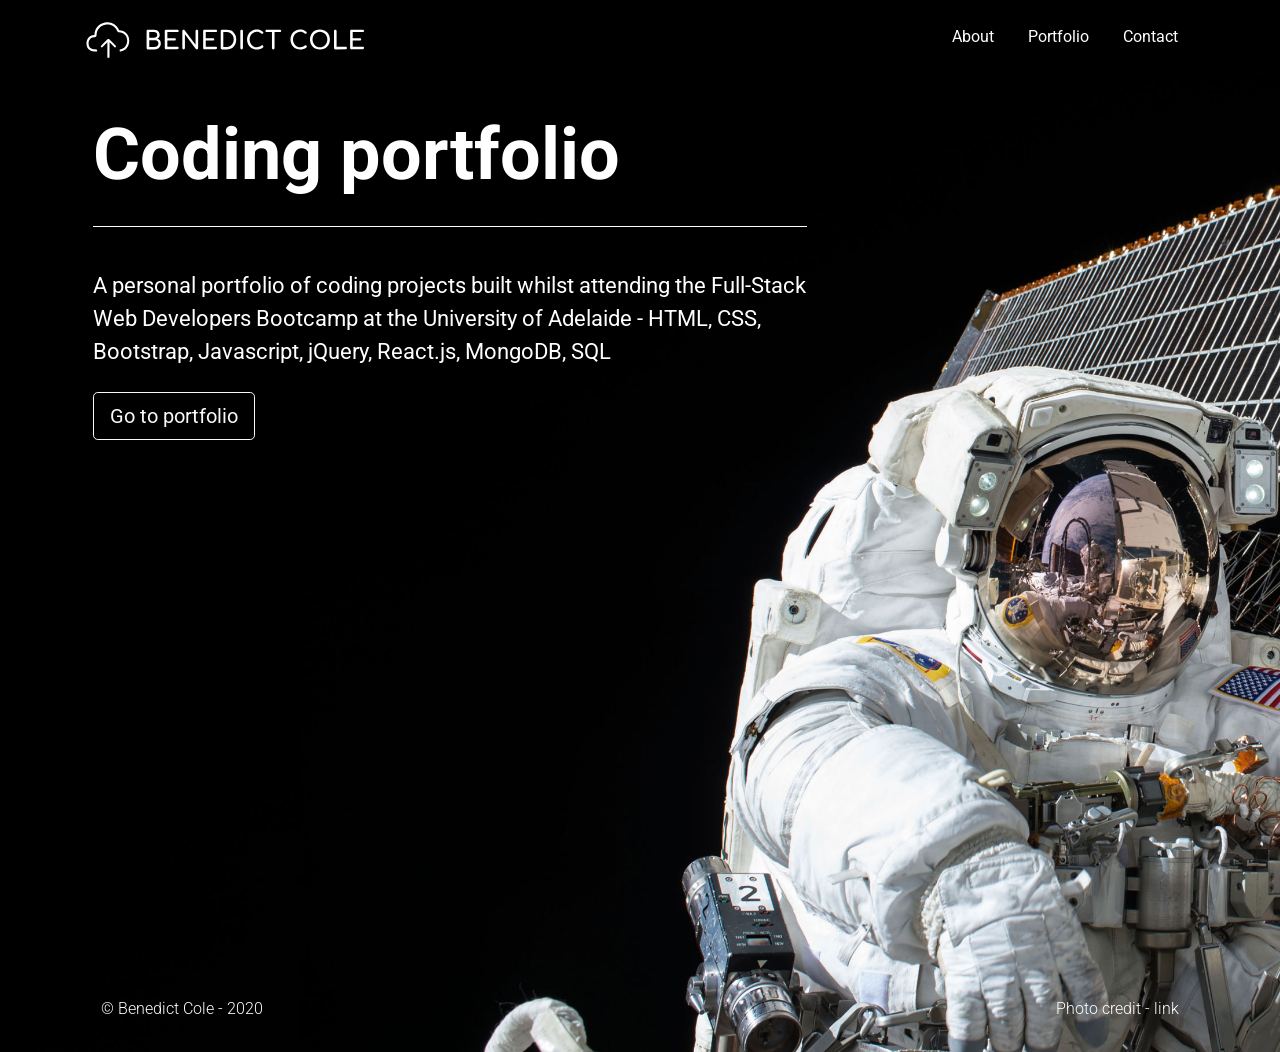
==== index.html @ d6d4b176 "first push" ====
<!DOCTYPE html>
<html lang="en">

<head>
    <meta charset="UTF-8">
    <meta name="viewport" content="width=device-width, initial-scale=1.0">
    <title>Benedict Cole - Homepage</title>
    <link rel="stylesheet" type="text/css"
        href="https://stackpath.bootstrapcdn.com/bootstrap/4.4.1/css/bootstrap.min.css">
    <link href="https://fonts.googleapis.com/css2?family=Comfortaa:wght@500&display=swap" rel="stylesheet">
    <!-- Google Fonts Roboto -->
    <link rel="stylesheet" href="https://use.fontawesome.com/releases/v5.11.2/css/all.css">
    <link rel="stylesheet" href="https://fonts.googleapis.com/css?family=Roboto:300,400,500,700&display=swap">
    <link rel="stylesheet" type="text/css" href="custom.css">
</head>



<body class="body-image">

    <header class="header-override">
        <div class="container-fluid devices">

            <div class="container-xl">

                <div class="row logo-row">

                    <div class="col-sm-6 col-md-6 col-lg-5 col-xl-4">
                        <a href="index.html">
                            <div class="index-image">
                            </div>
                        </a>
                    </div>


                    <div class="col-sm-6 col-md-6 col-lg-7 col-xl-8">
                        <ul class="nav d-flex justify-content-center justify-content-md-end">
                            <li class="nav-item">
                                <a class="nav-link text-white" href="about.html">About</a>
                            </li>
                            <li class="nav-item">
                                <a class="nav-link text-white" href="portfolio.html">Portfolio</a>
                            </li>
                            <li class="nav-item">
                                <a class="nav-link text-white" href="contact.html">Contact</a>
                            </li>
                        </ul>
                    </div>

                </div>
            </div>
        </div>
    </header>

    <!-- logo and navigation < 768px -->


    <!--Navbar-->

    <div class="container-xl phone">
        <nav class="navbar navbar-dark override-padding ">

            <!-- Navbar brand -->
            <a href="index.html">
                <div class="index-image">
                </div>
            </a>

            <!-- Collapse button -->
            <button class="navbar-toggler toggler-example " type="button " data-toggle="collapse"
                data-target="#navbarSupportedContent1" aria-controls="navbarSupportedContent1" aria-expanded="false"
                aria-label="Toggle navigation"><span class="grey-text"><i class="fas fa-bars fa-1x"></i></span></button>

            <!-- Collapsible content -->
            <div class="collapse navbar-collapse" id="navbarSupportedContent1">

                <!-- Links -->
                <ul class="navbar-nav mr-auto mb-4 mt-3 trans">
                    <li class="nav-item active">
                        <a class="nav-link text-white mb-3" href="about.html">About</a>
                    </li>
                    <li class="nav-item mb-3">
                        <a class="nav-link text-white" href="portfolio.html">Portfolio</a>
                    </li>
                    <li class="nav-item mb-3">
                        <a class="nav-link text-white" href="contact.html">Contact</a>
                    </li>
                </ul>
                <!-- Links -->

            </div>
            <!-- Collapsible content -->

        </nav>


    </div>
    <!--/.Navbar-->


    <!-- main content -->

    <main class="container-fluid pb-5 mb-5 content">

        <div class="container-xl mt-sm-2 mt-m-4 mt-lg-4 mt-xl-4">

            <div class="row">

                <div class="col-sm-8">

                    <div class="row header-row m-2">
                        <div class="col padding-left">
                            <h1 class="text-white font-weight-bold display-3">Coding portfolio</h1>
                        </div>
                    </div>

                    <div class="row m-2">
                        <div class="col padding-left padding-right mt-3">
                            <h3 class="text-white">A personal portfolio of coding projects built whilst attending the
                                Full-Stack Web Developers Bootcamp at the University of Adelaide - HTML, CSS, Bootstrap, Javascript, jQuery, React.js, MongoDB, SQL
                            </h3>
                        </div>
                    </div>

                </div>

            </div>

            <div class="row">
                <div class="col-sm-8 m-2">
                    <a href="portfolio.html" button type="button" class="btn btn-lg btn-outline-light">Go to portfolio</a>
                </div>
            </div>
        </div>

    </main>

    <!-- End your project here-->

    <!-- jQuery -->
    <script type="text/javascript" src="js/jquery.min.js"></script>
    <!-- Bootstrap tooltips -->
    <script type="text/javascript" src="js/popper.min.js"></script>
    <!-- Bootstrap core JavaScript -->
    <script type="text/javascript" src="js/bootstrap.min.js"></script>
    <!-- MDB core JavaScript -->
    <script type="text/javascript" src="js/mdb.min.js"></script>
    <!-- Custom JavaScript -->
    <script type="text/javascript" src="cover.images.js"></script>




    <!-- footer -->

    <footer class="footer-home">
        <div class="container-xl">
            <div class="row pl-3 pr-3">
                <div class="col-sm-12 col-md-6 col-lg-6 col-xl-6">
                    <p class="text-white text-sm-center text-md-left text-lg-left text-xl-left footer-text">© Benedict
                        Cole - 2020</p>
                </div>
                <div class="col-sm-12 col-md-6 col-lg-6 col-xl-6 credit">
                    <p class="text-white text-sm-center text-md-right text-lg-right text-xl-right footer-text">Photo
                        credit - link</p>
                </div>
            </div>
        </div>
    </footer>

</body>

</html>
---- custom.css ----
/* Custom style sheet for additional cpontrol poutside of bootstrap css */

html,
body {
    margin: 0;
    letter-spacing: 0px;
    font-weight: 400;
    font-family: 'Roboto', sans-serif;
    background-size: 800px 800px;
}

.body-color {
    background-color: #eee;
}

.body-image {
    background-repeat: no-repeat;
    background-size: cover;
    background-position: center center;
}

header {
    background-color: #fff;
}

.header-override {
    background-color: transparent;
}

.logo-row {
    height: 80px;
}

.logo {
    width: 285px;
    margin: 15px 0 0 0;
}

.header-row {
    border-bottom: 1px solid #ffffff;
}

h1 {
    text-align: left;
    padding: 0 0 20px 0;
    font-weight: 400;
    line-height: 1.5;
}

h2 {
    font-size: 28px;
    color: #404040;
    line-height: 1.9;
    font-weight: 400;
    line-height: 1.5;
}

h3 {
    font-size: 22px;
    color: #404040;
    padding-top: 18px;
    font-weight: 400;
    line-height: 1.5;
}

h4 {
    font-size: 22px;
    color: #404040;
    padding-top: 18px;
    font-weight: 400;
    line-height: 1.5;
}

p {
    font-size: 16px;
    color: #606060;
    font-weight: 400;
}

.margin-auto {
    margin: 0 auto;
}

.nav-link {
    padding: 25px 17px 0 17px;
}


.padding-left {
    padding-left: 0;
}

.padding-right {
    padding-right: 0;
}

.profile-thumb {
    max-width: 200px;
}

.portfolio-thumb {
    width: 100%;
    height: 250px;
    position: relative;
}

.image {
    background-repeat: no-repeat;
    background-size: cover;
}

.overlay {
    width: 100%;
    height: 70px;
    background-color: #ffde03;
    margin-left: 0;
    position: relative;
    left: 0px;
    top: 155px;
}

#first-image {
    background-image: url("images/word_guess.jpg");
}

#second-image {
    background-image: url("images/rpg.jpg");
}

#third-image {
    background-image: url("images/trivia.jpg");
}

#fourth-image {
    background-image: url("images/widget.jpg");
}

#fifth-image {
    background-image: url("images/rps.jpg");
}


/*  burger menu  */

.fa-1x {
    font-size: 14px;
}

.navbar-toggler.toggler-example {
    cursor: pointer;
}

.trans {
    background-color: transparent;
}

/*.override-padding {
    padding-top: 1.2rem;
    padding-right: 1rem;
    padding-bottom: 1.4rem;
    padding-left: 1rem;
}*/

.index-image {
    background-image: url("images/logo_white.svg");
    width: 290px;
    margin-top: 14px;
    height: 50px;
    background-repeat: no-repeat;
    cursor: pointer;
}


.pages-image {
    background-image: url("images/logo_with_marque.svg");
    width: 290px;
    margin-top: 14px;
    height: 50px;
    background-repeat: no-repeat;
    cursor: pointer;
}


/*  footer  */

.content {
    min-height: calc(100vh - 80px);
}

.content-pages {
    margin: 140px 0 0 0;
}

footer {
    height: 80px;
    width: 100%;
    text-align: center;
    padding-top: 25px;
    border-top: 1px solid #c7c7c7;
    background-color: #fff;
}

.footer-text {
    font-weight: 300;
}

.footer-home {
    background-color: transparent;
    border-top: none;
}

.sticky-header {
    position: fixed;
    top: 0;
    width: 100%;
    z-index: 2;
  }
  


/*  media queries  */

@media only screen and (max-width: 768px) {
    h1 {
        padding-top: 14px;
    }
    .marque {
        margin-left: 8px;
    }
    .profile-thumb {
        max-width: 100%;
        height: auto;
    }
    .devices {
        display: none;
    }

    .pages-image {
        margin: 14px 0 6px 0;
        width: 250px;

    }
    .index-image {
        margin: 14px 0 6px 0;
        width: 250px;
    }
    .profile-thumb {
        width: 100%;
    }

    .credit {
        display: none;
    }

    .content-pages {
        margin: 20px 0 0 0;
    }
}

@media only screen and (min-width: 769px) {
    .phone {
        display: none;
    }
}
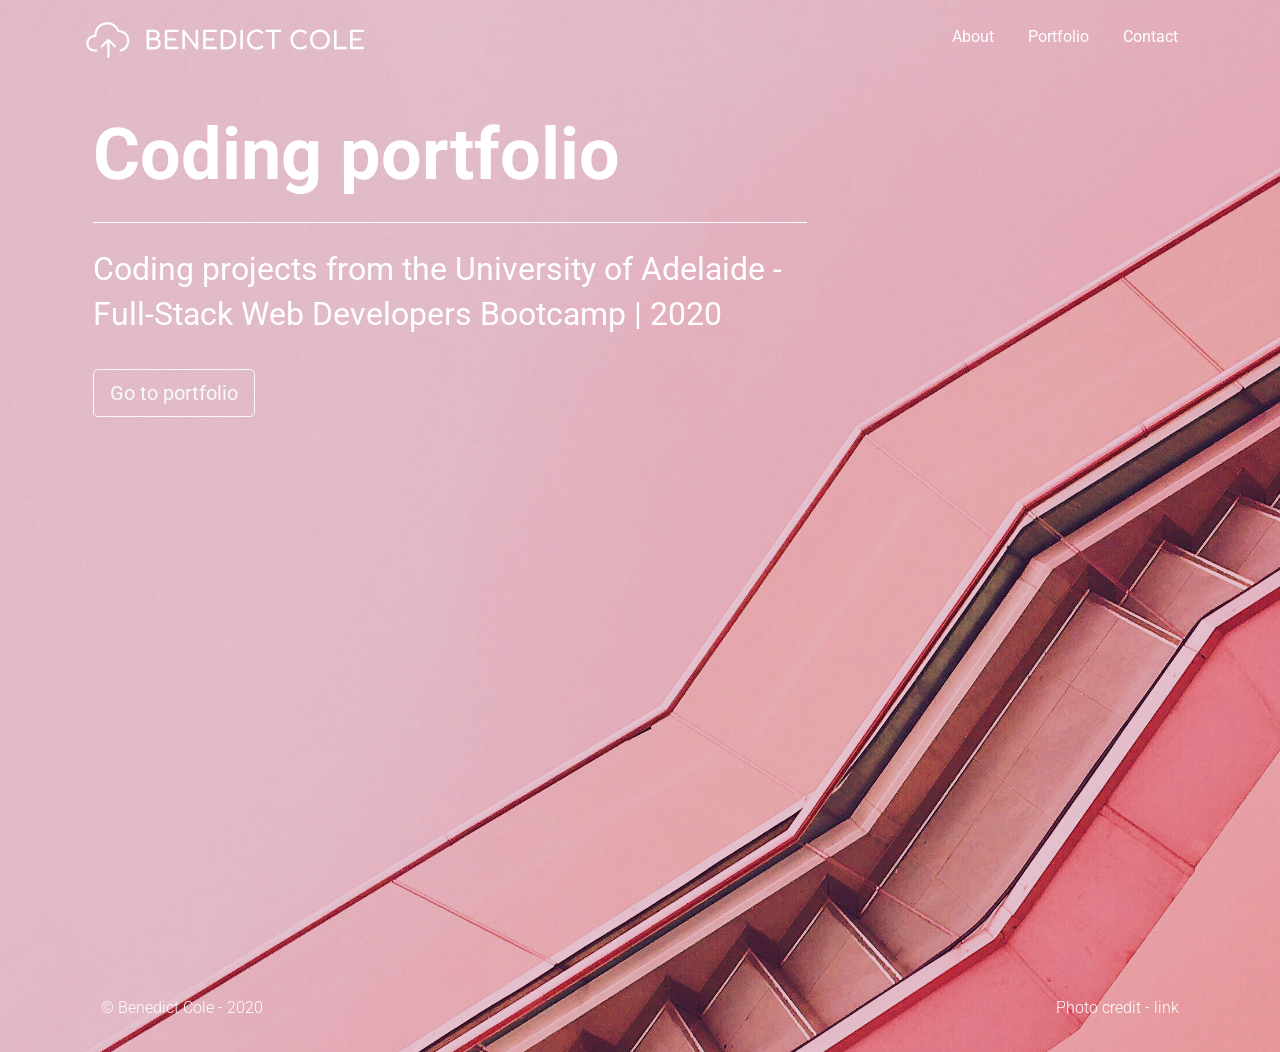
==== commit e0b4474e: "css changes to home page" ====
--- a/index.html
+++ b/index.html
@@ -110,15 +110,14 @@
 
                     <div class="row header-row m-2">
                         <div class="col padding-left">
-                            <h1 class="text-white font-weight-bold display-3">Coding portfolio</h1>
+                            <h1 class="text-white font-weight-bold display-3 mb-4">Coding portfolio</h1>
                         </div>
                     </div>
 
                     <div class="row m-2">
                         <div class="col padding-left padding-right mt-3">
-                            <h3 class="text-white">A personal portfolio of coding projects built whilst attending the
-                                Full-Stack Web Developers Bootcamp at the University of Adelaide - HTML, CSS, Bootstrap, Javascript, jQuery, React.js, MongoDB, SQL
-                            </h3>
+                            <h2 class="text-white display 2">Coding projects from the University of Adelaide - Full-Stack Web Developers Bootcamp | 2020
+                            </h2>
                         </div>
                     </div>
 
@@ -127,7 +126,7 @@
             </div>
 
             <div class="row">
-                <div class="col-sm-8 m-2">
+                <div class="col-sm-8 m-2 pt-2">
                     <a href="portfolio.html" button type="button" class="btn btn-lg btn-outline-light">Go to portfolio</a>
                 </div>
             </div>
--- a/custom.css
+++ b/custom.css
@@ -1,4 +1,4 @@
-/* Custom style sheet for additional cpontrol poutside of bootstrap css */
+/* Custom style sheet for additional control outside of bootstrap css */
 
 html,
 body {
@@ -40,41 +40,40 @@
     border-bottom: 1px solid #ffffff;
 }
 
+.header-row-pages {
+    border-bottom: 1px solid #a5a5a5;
+}
+
 h1 {
     text-align: left;
-    padding: 0 0 20px 0;
-    font-weight: 400;
-    line-height: 1.5;
+    font-weight: 400;
+    line-height: 1.4;
 }
 
 h2 {
-    font-size: 28px;
     color: #404040;
-    line-height: 1.9;
-    font-weight: 400;
-    line-height: 1.5;
+    font-weight: 400;
+    line-height: 1.4;
 }
 
 h3 {
-    font-size: 22px;
     color: #404040;
-    padding-top: 18px;
-    font-weight: 400;
-    line-height: 1.5;
+    font-weight: 400;
+    line-height: 1.4;
 }
 
 h4 {
-    font-size: 22px;
     color: #404040;
-    padding-top: 18px;
-    font-weight: 400;
-    line-height: 1.5;
+    font-weight: 400;
+    line-height: 1.4;
 }
 
 p {
     font-size: 16px;
     color: #606060;
     font-weight: 400;
+    margin-bottom: 0;
+    line-height: 1.4;
 }
 
 .margin-auto {
@@ -180,9 +179,6 @@
     cursor: pointer;
 }
 
-
-/*  footer  */
-
 .content {
     min-height: calc(100vh - 80px);
 }
@@ -190,6 +186,12 @@
 .content-pages {
     margin: 140px 0 0 0;
 }
+
+.content-portfolio {
+    margin: 140px 0 0 0;
+}
+
+/*  footer  */
 
 footer {
     height: 80px;
@@ -252,9 +254,17 @@
         display: none;
     }
 
+    .time {
+        display: none;
+    }
+
     .content-pages {
         margin: 20px 0 0 0;
     }
+
+    .content-portfolio {
+        margin: 30px 0 0 0;
+    }
 }
 
 @media only screen and (min-width: 769px) {
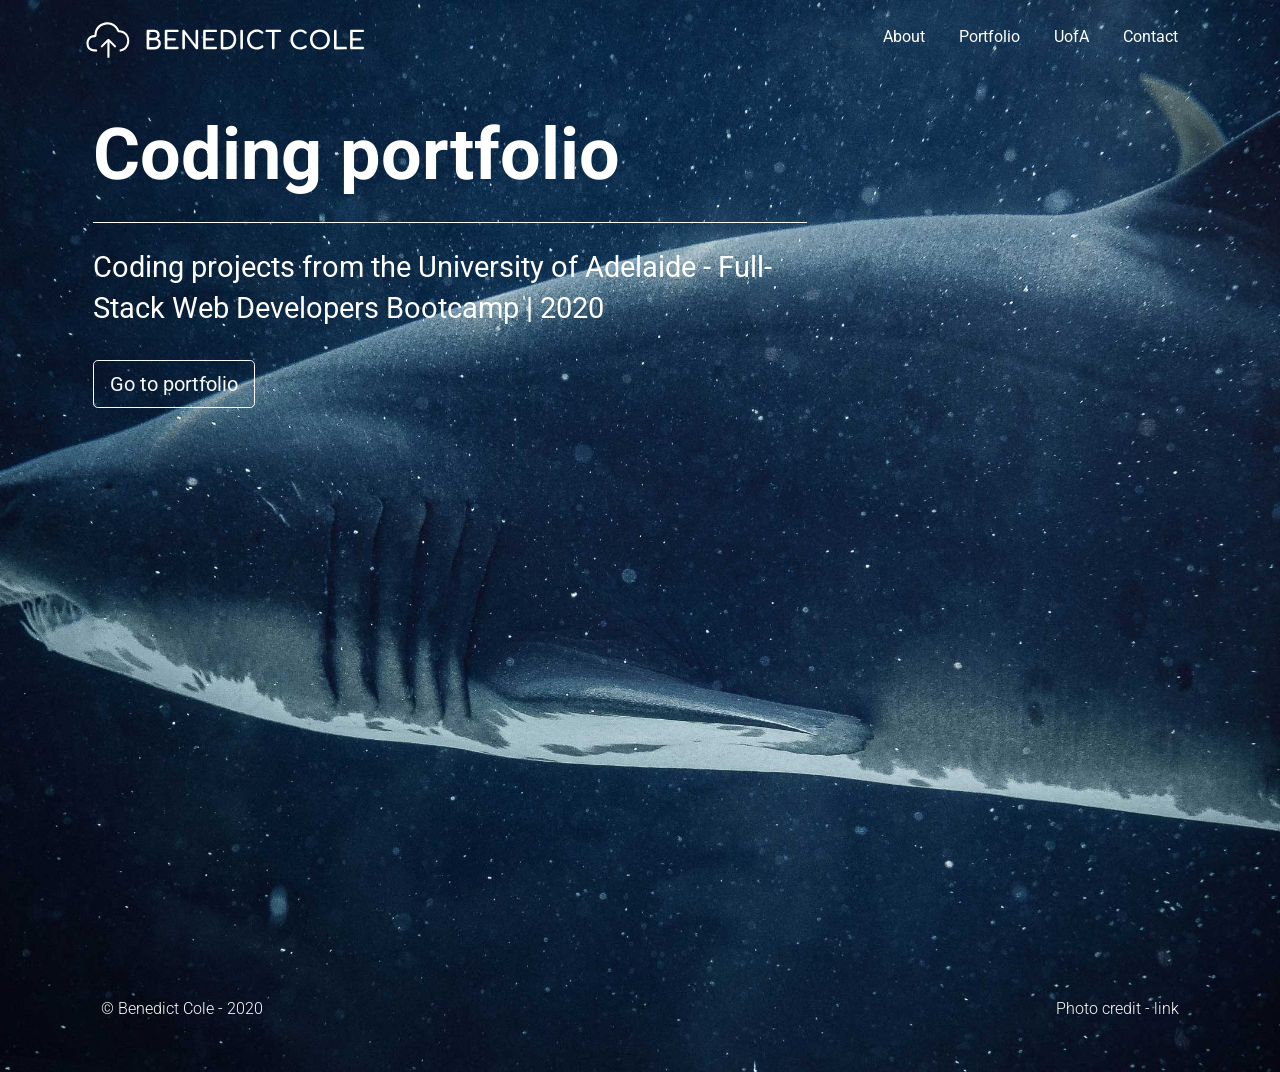
==== commit 3b662c1f: "finished folio site" ====
--- a/index.html
+++ b/index.html
@@ -35,13 +35,16 @@
 
                     <div class="col-sm-6 col-md-6 col-lg-7 col-xl-8">
                         <ul class="nav d-flex justify-content-center justify-content-md-end">
-                            <li class="nav-item">
+                            <li class="nav-item ">
                                 <a class="nav-link text-white" href="about.html">About</a>
                             </li>
                             <li class="nav-item">
                                 <a class="nav-link text-white" href="portfolio.html">Portfolio</a>
                             </li>
                             <li class="nav-item">
+                                <a class="nav-link text-white" href="uofa.html">UofA</a>
+                            </li>
+                            <li class="nav-item ">
                                 <a class="nav-link text-white" href="contact.html">Contact</a>
                             </li>
                         </ul>
@@ -76,14 +79,17 @@
 
                 <!-- Links -->
                 <ul class="navbar-nav mr-auto mb-4 mt-3 trans">
-                    <li class="nav-item active">
+                    <li class="nav-item ">
                         <a class="nav-link text-white mb-3" href="about.html">About</a>
                     </li>
-                    <li class="nav-item mb-3">
-                        <a class="nav-link text-white" href="portfolio.html">Portfolio</a>
+                    <li class="nav-item">
+                        <a class="nav-link text-white mb-3" href="portfolio.html">Portfolio</a>
                     </li>
-                    <li class="nav-item mb-3">
-                        <a class="nav-link text-white" href="contact.html">Contact</a>
+                    <li class="nav-item">
+                        <a class="nav-link text-white mb-3" href="uofa.html">University of Adelaide</a>
+                    </li>
+                    <li class="nav-item ">
+                        <a class="nav-link text-white mb-3" href="contact.html">Contact</a>
                     </li>
                 </ul>
                 <!-- Links -->
--- a/custom.css
+++ b/custom.css
@@ -27,6 +27,13 @@
     background-color: transparent;
 }
 
+.sticky-header {
+    position: fixed;
+    top: 0;
+    width: 100%;
+    z-index: 2;
+  }
+
 .logo-row {
     height: 80px;
 }
@@ -54,6 +61,7 @@
     color: #404040;
     font-weight: 400;
     line-height: 1.4;
+    font-size: 1.8rem;
 }
 
 h3 {
@@ -63,6 +71,12 @@
 }
 
 h4 {
+    color: #404040;
+    font-weight: 400;
+    line-height: 1.4;
+}
+
+h6 {
     color: #404040;
     font-weight: 400;
     line-height: 1.4;
@@ -73,7 +87,6 @@
     color: #606060;
     font-weight: 400;
     margin-bottom: 0;
-    line-height: 1.4;
 }
 
 .margin-auto {
@@ -97,16 +110,81 @@
     max-width: 200px;
 }
 
-.portfolio-thumb {
+.document-icon {
+    width: 70px;
+    height: 70px;
+}
+
+/* .portfolio-thumb {
     width: 100%;
     height: 250px;
     position: relative;
-}
+} */
 
 .image {
     background-repeat: no-repeat;
     background-size: cover;
 }
+
+.portfolio-img {
+    height: 170px;
+    width: 100%;
+    background-repeat: no-repeat;
+    background-size: cover;
+    border-style: none;
+}
+
+.about-portfolio-img {
+    height: 150px;
+    width: 150px;
+    background-repeat: no-repeat;
+    background-size: cover;
+    border-style: none;
+    float: left;
+    margin-right: 25px;
+}
+
+.portfolio-card {
+    background-color: #fff;
+    max-width: 280px;
+}
+
+.about-portfolio-card {
+    background-color: #fff;
+    width: 420px;
+    min-width: 420px;
+    height: 150px;
+}
+
+.about-card-text {
+    padding-bottom: 12px;
+}
+
+#weather-dash {
+    background-image: url("images/portfolio/weather_dash.jpg");
+}
+
+#calculator {
+    background-image: url("images/portfolio/calculator.jpg");
+    background-position: center center;
+}
+
+#scale {
+    background-image: url("images/portfolio/scale.jpg");
+}
+
+#matt-lock{
+    background-image: url("images/portfolio/matt_lock.jpg");
+}
+
+#boggle{
+    background-image: url("images/portfolio/boggle.jpg");
+}
+
+.nounderline {
+    text-decoration: none !important
+  }
+
 
 .overlay {
     width: 100%;
@@ -118,26 +196,6 @@
     top: 155px;
 }
 
-#first-image {
-    background-image: url("images/word_guess.jpg");
-}
-
-#second-image {
-    background-image: url("images/rpg.jpg");
-}
-
-#third-image {
-    background-image: url("images/trivia.jpg");
-}
-
-#fourth-image {
-    background-image: url("images/widget.jpg");
-}
-
-#fifth-image {
-    background-image: url("images/rps.jpg");
-}
-
 
 /*  burger menu  */
 
@@ -153,12 +211,6 @@
     background-color: transparent;
 }
 
-/*.override-padding {
-    padding-top: 1.2rem;
-    padding-right: 1rem;
-    padding-bottom: 1.4rem;
-    padding-left: 1rem;
-}*/
 
 .index-image {
     background-image: url("images/logo_white.svg");
@@ -169,7 +221,6 @@
     cursor: pointer;
 }
 
-
 .pages-image {
     background-image: url("images/logo_with_marque.svg");
     width: 290px;
@@ -184,17 +235,17 @@
 }
 
 .content-pages {
-    margin: 140px 0 0 0;
+    margin: 120px 0 0 0;
 }
 
 .content-portfolio {
-    margin: 140px 0 0 0;
+    margin: 110px 0 0 0;
 }
 
 /*  footer  */
 
 footer {
-    height: 80px;
+    height: 250px;
     width: 100%;
     text-align: center;
     padding-top: 25px;
@@ -209,18 +260,45 @@
 .footer-home {
     background-color: transparent;
     border-top: none;
-}
-
-.sticky-header {
-    position: fixed;
-    top: 0;
-    width: 100%;
-    z-index: 2;
-  }
+    height: 100px;
+}
+
+.social {
+    background-repeat: no-repeat;
+    background-size: contain;
+    background-position: center center;
+    height: 45px;
+    width: 45px;
+}
+
+#linkedin {
+    background-image: url("images/linkedin.png");
+  }
+
+  #twitter {
+    background-image: url("images/twitter.png");
+  }
+
+  #stackoverflow {
+    background-image: url("images/stackoverflow.png");
+  }
+
+  #github {
+    background-image: url("images/github.png");
+  }
+
+
   
 
-
 /*  media queries  */
+
+@media only screen and (max-width: 992px) {
+
+    .about-portfolio-card {
+display: none;
+    }
+
+}
 
 @media only screen and (max-width: 768px) {
     h1 {
@@ -229,10 +307,6 @@
     .marque {
         margin-left: 8px;
     }
-    .profile-thumb {
-        max-width: 100%;
-        height: auto;
-    }
     .devices {
         display: none;
     }
@@ -246,9 +320,6 @@
         margin: 14px 0 6px 0;
         width: 250px;
     }
-    .profile-thumb {
-        width: 100%;
-    }
 
     .credit {
         display: none;
@@ -259,7 +330,7 @@
     }
 
     .content-pages {
-        margin: 20px 0 0 0;
+        margin: 30px 0 0 0;
     }
 
     .content-portfolio {
@@ -271,4 +342,10 @@
     .phone {
         display: none;
     }
+}
+
+@media only screen and (max-width: 578px) {
+    .profile-thumb {
+    max-width: 100%;
+    }
 }
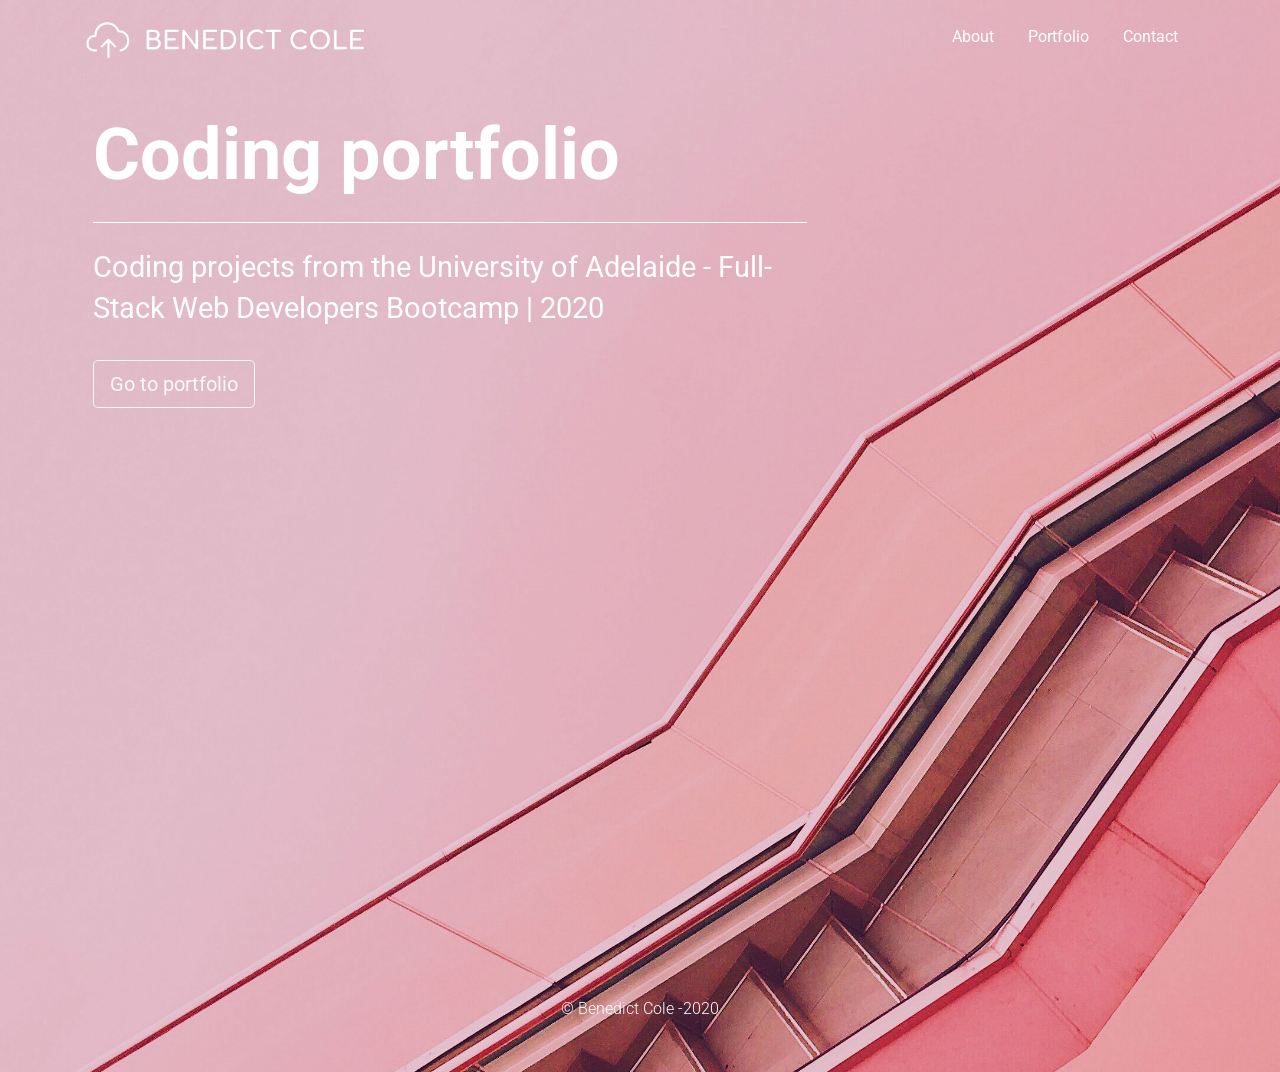
==== commit 49925858: "Modified css and added project to portfolio page." ====
--- a/index.html
+++ b/index.html
@@ -2,176 +2,166 @@
 <html lang="en">
 
 <head>
-    <meta charset="UTF-8">
-    <meta name="viewport" content="width=device-width, initial-scale=1.0">
-    <title>Benedict Cole - Homepage</title>
-    <link rel="stylesheet" type="text/css"
-        href="https://stackpath.bootstrapcdn.com/bootstrap/4.4.1/css/bootstrap.min.css">
-    <link href="https://fonts.googleapis.com/css2?family=Comfortaa:wght@500&display=swap" rel="stylesheet">
-    <!-- Google Fonts Roboto -->
-    <link rel="stylesheet" href="https://use.fontawesome.com/releases/v5.11.2/css/all.css">
-    <link rel="stylesheet" href="https://fonts.googleapis.com/css?family=Roboto:300,400,500,700&display=swap">
-    <link rel="stylesheet" type="text/css" href="custom.css">
+   <meta charset="UTF-8">
+   <meta name="viewport" content="width=device-width, initial-scale=1.0">
+   <title>Benedict Cole - Homepage</title>
+   <link rel="stylesheet" type="text/css"
+      href="https://stackpath.bootstrapcdn.com/bootstrap/4.4.1/css/bootstrap.min.css">
+   <link href="https://fonts.googleapis.com/css2?family=Comfortaa:wght@500&display=swap" rel="stylesheet">
+   <!-- Google Fonts Roboto -->
+   <link rel="stylesheet" href="https://use.fontawesome.com/releases/v5.11.2/css/all.css">
+   <link rel="stylesheet" href="https://fonts.googleapis.com/css?family=Roboto:300,400,500,700&display=swap">
+   <link rel="stylesheet" type="text/css" href="custom.css">
 </head>
 
 
 
 <body class="body-image">
 
-    <header class="header-override">
-        <div class="container-fluid devices">
+   <header class="header-override">
+      <div class="container-fluid devices">
 
-            <div class="container-xl">
+         <div class="container-xl">
 
-                <div class="row logo-row">
+            <div class="row logo-row">
 
-                    <div class="col-sm-6 col-md-6 col-lg-5 col-xl-4">
-                        <a href="index.html">
-                            <div class="index-image">
-                            </div>
-                        </a>
-                    </div>
+               <div class="col-sm-6 col-md-6 col-lg-5 col-xl-4">
+                  <a href="index.html">
+                     <div class="index-image">
+                     </div>
+                  </a>
+               </div>
 
 
-                    <div class="col-sm-6 col-md-6 col-lg-7 col-xl-8">
-                        <ul class="nav d-flex justify-content-center justify-content-md-end">
-                            <li class="nav-item ">
-                                <a class="nav-link text-white" href="about.html">About</a>
-                            </li>
-                            <li class="nav-item">
-                                <a class="nav-link text-white" href="portfolio.html">Portfolio</a>
-                            </li>
-                            <li class="nav-item">
-                                <a class="nav-link text-white" href="uofa.html">UofA</a>
-                            </li>
-                            <li class="nav-item ">
-                                <a class="nav-link text-white" href="contact.html">Contact</a>
-                            </li>
-                        </ul>
-                    </div>
+               <div class="col-sm-6 col-md-6 col-lg-7 col-xl-8">
+                  <ul class="nav d-flex justify-content-center justify-content-md-end">
+                     <li class="nav-item ">
+                        <a class="nav-link text-white" href="about.html">About</a>
+                     </li>
+                     <li class="nav-item">
+                        <a class="nav-link text-white" href="portfolio.html">Portfolio</a>
+                     </li>
+                     <li class="nav-item ">
+                        <a class="nav-link text-white" href="contact.html">Contact</a>
+                     </li>
+                  </ul>
+               </div>
 
-                </div>
             </div>
-        </div>
-    </header>
+         </div>
+      </div>
+   </header>
 
-    <!-- logo and navigation < 768px -->
+   <!-- logo and navigation < 768px -->
 
 
-    <!--Navbar-->
+   <!--Navbar-->
 
-    <div class="container-xl phone">
-        <nav class="navbar navbar-dark override-padding ">
+   <div class="container-xl phone">
+      <nav class="navbar navbar-dark override-padding ">
 
-            <!-- Navbar brand -->
-            <a href="index.html">
-                <div class="index-image">
-                </div>
-            </a>
+         <!-- Navbar brand -->
+         <a href="index.html">
+            <div class="index-image">
+            </div>
+         </a>
 
-            <!-- Collapse button -->
-            <button class="navbar-toggler toggler-example " type="button " data-toggle="collapse"
-                data-target="#navbarSupportedContent1" aria-controls="navbarSupportedContent1" aria-expanded="false"
-                aria-label="Toggle navigation"><span class="grey-text"><i class="fas fa-bars fa-1x"></i></span></button>
+         <!-- Collapse button -->
+         <button class="navbar-toggler toggler-example " type="button " data-toggle="collapse"
+            data-target="#navbarSupportedContent1" aria-controls="navbarSupportedContent1" aria-expanded="false"
+            aria-label="Toggle navigation"><span class="grey-text"><i class="fas fa-bars fa-1x"></i></span></button>
 
-            <!-- Collapsible content -->
-            <div class="collapse navbar-collapse" id="navbarSupportedContent1">
+         <!-- Collapsible content -->
+         <div class="collapse navbar-collapse" id="navbarSupportedContent1">
 
-                <!-- Links -->
-                <ul class="navbar-nav mr-auto mb-4 mt-3 trans">
-                    <li class="nav-item ">
-                        <a class="nav-link text-white mb-3" href="about.html">About</a>
-                    </li>
-                    <li class="nav-item">
-                        <a class="nav-link text-white mb-3" href="portfolio.html">Portfolio</a>
-                    </li>
-                    <li class="nav-item">
-                        <a class="nav-link text-white mb-3" href="uofa.html">University of Adelaide</a>
-                    </li>
-                    <li class="nav-item ">
-                        <a class="nav-link text-white mb-3" href="contact.html">Contact</a>
-                    </li>
-                </ul>
-                <!-- Links -->
+            <!-- Links -->
+            <ul class="navbar-nav mr-auto mb-4 mt-3 trans">
+               <li class="nav-item ">
+                  <a class="nav-link text-white mb-3" href="about.html">About</a>
+               </li>
+               <li class="nav-item">
+                  <a class="nav-link text-white mb-3" href="portfolio.html">Portfolio</a>
+               </li>
+               <li class="nav-item ">
+                  <a class="nav-link text-white mb-3" href="contact.html">Contact</a>
+               </li>
+            </ul>
+            <!-- Links -->
 
-            </div>
-            <!-- Collapsible content -->
+         </div>
+         <!-- Collapsible content -->
 
-        </nav>
+      </nav>
+
+   </div>
+   <!--/.Navbar-->
 
 
-    </div>
-    <!--/.Navbar-->
+   <!-- main content -->
 
+   <main class="container-fluid pb-5 mb-5 content">
 
-    <!-- main content -->
+      <div class="container-xl mt-sm-2 mt-m-4 mt-lg-4 mt-xl-4">
 
-    <main class="container-fluid pb-5 mb-5 content">
+         <div class="row">
 
-        <div class="container-xl mt-sm-2 mt-m-4 mt-lg-4 mt-xl-4">
+            <div class="col-sm-8">
 
-            <div class="row">
+               <div class="row header-row m-2">
+                  <div class="col padding-left">
+                     <h1 class="text-white font-weight-bold display-3 mb-4">Coding portfolio</h1>
+                  </div>
+               </div>
 
-                <div class="col-sm-8">
-
-                    <div class="row header-row m-2">
-                        <div class="col padding-left">
-                            <h1 class="text-white font-weight-bold display-3 mb-4">Coding portfolio</h1>
-                        </div>
-                    </div>
-
-                    <div class="row m-2">
-                        <div class="col padding-left padding-right mt-3">
-                            <h2 class="text-white display 2">Coding projects from the University of Adelaide - Full-Stack Web Developers Bootcamp | 2020
-                            </h2>
-                        </div>
-                    </div>
-
-                </div>
+               <div class="row m-2">
+                  <div class="col padding-left padding-right mt-3">
+                     <h2 class="text-white display 2">Coding projects from the University of Adelaide - Full-Stack Web
+                        Developers Bootcamp | 2020
+                     </h2>
+                  </div>
+               </div>
 
             </div>
 
-            <div class="row">
-                <div class="col-sm-8 m-2 pt-2">
-                    <a href="portfolio.html" button type="button" class="btn btn-lg btn-outline-light">Go to portfolio</a>
-                </div>
+         </div>
+
+         <div class="row">
+            <div class="col-sm-8 m-2 pt-2">
+               <a href="portfolio.html" button type="button" class="btn btn-lg btn-outline-light">Go to portfolio</a>
             </div>
-        </div>
+         </div>
+      </div>
 
-    </main>
+   </main>
 
-    <!-- End your project here-->
+   <!-- End your project here-->
 
-    <!-- jQuery -->
-    <script type="text/javascript" src="js/jquery.min.js"></script>
-    <!-- Bootstrap tooltips -->
-    <script type="text/javascript" src="js/popper.min.js"></script>
-    <!-- Bootstrap core JavaScript -->
-    <script type="text/javascript" src="js/bootstrap.min.js"></script>
-    <!-- MDB core JavaScript -->
-    <script type="text/javascript" src="js/mdb.min.js"></script>
-    <!-- Custom JavaScript -->
-    <script type="text/javascript" src="cover.images.js"></script>
+   <!-- jQuery -->
+   <script type="text/javascript" src="js/jquery.min.js"></script>
+   <!-- Bootstrap tooltips -->
+   <script type="text/javascript" src="js/popper.min.js"></script>
+   <!-- Bootstrap core JavaScript -->
+   <script type="text/javascript" src="js/bootstrap.min.js"></script>
+   <!-- MDB core JavaScript -->
+   <script type="text/javascript" src="js/mdb.min.js"></script>
+   <!-- Custom JavaScript -->
+   <script type="text/javascript" src="cover.images.js"></script>
 
 
 
 
-    <!-- footer -->
+   <!-- footer -->
 
-    <footer class="footer-home">
-        <div class="container-xl">
-            <div class="row pl-3 pr-3">
-                <div class="col-sm-12 col-md-6 col-lg-6 col-xl-6">
-                    <p class="text-white text-sm-center text-md-left text-lg-left text-xl-left footer-text">© Benedict
-                        Cole - 2020</p>
-                </div>
-                <div class="col-sm-12 col-md-6 col-lg-6 col-xl-6 credit">
-                    <p class="text-white text-sm-center text-md-right text-lg-right text-xl-right footer-text">Photo
-                        credit - link</p>
-                </div>
+   <footer class="footer-home">
+      <div class="container-xl">
+         <div class="row pl-3 pr-3">
+            <div class="col">
+               <p class="text-white text-sm-center text-md-center text-lg-centertext-xl-center footer-text">© Benedict
+                  Cole -2020</p>
             </div>
-        </div>
-    </footer>
+         </div>
+      </div>
+   </footer>
 
 </body>
 
--- a/custom.css
+++ b/custom.css
@@ -107,7 +107,7 @@
 }
 
 .profile-thumb {
-    max-width: 200px;
+    max-width: 180px;
 }
 
 .document-icon {
@@ -115,12 +115,6 @@
     height: 70px;
 }
 
-/* .portfolio-thumb {
-    width: 100%;
-    height: 250px;
-    position: relative;
-} */
-
 .image {
     background-repeat: no-repeat;
     background-size: cover;
@@ -131,6 +125,7 @@
     width: 100%;
     background-repeat: no-repeat;
     background-size: cover;
+    background-position: center center;
     border-style: none;
 }
 
@@ -139,6 +134,7 @@
     width: 150px;
     background-repeat: no-repeat;
     background-size: cover;
+    background-position: center center;
     border-style: none;
     float: left;
     margin-right: 25px;
@@ -160,6 +156,11 @@
     padding-bottom: 12px;
 }
 
+#mixinlab {
+    background-image: url("images/portfolio/mixinlab.jpg");
+
+}
+
 #weather-dash {
     background-image: url("images/portfolio/weather_dash.jpg");
 }
@@ -180,6 +181,15 @@
 #boggle{
     background-image: url("images/portfolio/boggle.jpg");
 }
+
+#burger{
+    background-image: url("images/portfolio/burger_thing.jpg");
+}
+
+#lodafones{
+    background-image: url("images/portfolio/lodafones.jpg");
+}
+
 
 .nounderline {
     text-decoration: none !important
@@ -275,17 +285,17 @@
     background-image: url("images/linkedin.png");
   }
 
-  #twitter {
+#twitter {
     background-image: url("images/twitter.png");
-  }
-
-  #stackoverflow {
+}
+
+#stackoverflow {
     background-image: url("images/stackoverflow.png");
-  }
-
-  #github {
+}
+
+#github {
     background-image: url("images/github.png");
-  }
+}
 
 
   
@@ -295,7 +305,7 @@
 @media only screen and (max-width: 992px) {
 
     .about-portfolio-card {
-display: none;
+    display: none;
     }
 
 }
@@ -347,5 +357,6 @@
 @media only screen and (max-width: 578px) {
     .profile-thumb {
     max-width: 100%;
+    padding: 0 10%;
     }
 }
